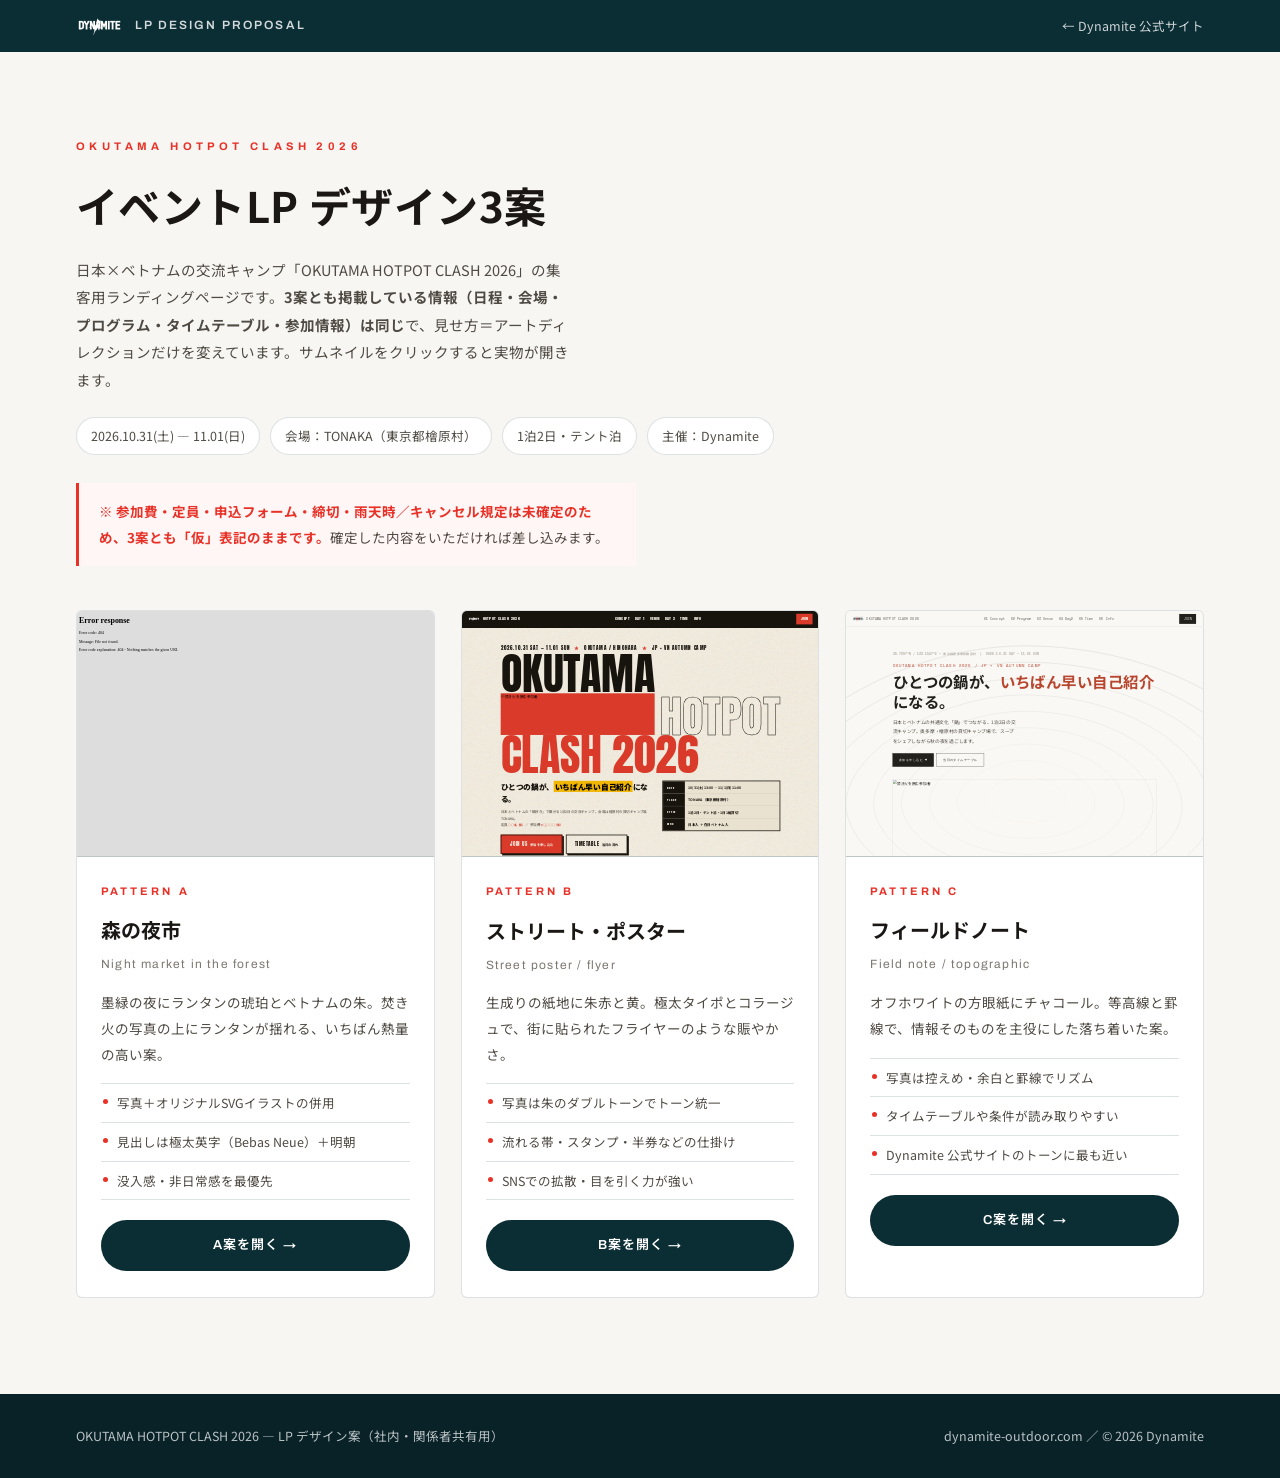
==== okutama-hotpot/index.html @ b8ec2697 "LPデザイン案 B・C と3案の比較ページを追加 掲載情報は3案とも同一。アートディレクションのみ変えて比較できるようにした。 - pattern-b: ストリート・ポスター（生成りの紙 × 朱赤、極" ====
<!DOCTYPE html>
<html lang="ja">
<head>
<meta charset="UTF-8">
<meta name="viewport" content="width=device-width, initial-scale=1.0">
<meta name="robots" content="noindex, nofollow">
<title>OKUTAMA HOTPOT CLASH 2026｜LPデザイン案（3パターン）｜Dynamite</title>
<meta name="description" content="日本×ベトナム交流キャンプ「OKUTAMA HOTPOT CLASH 2026」の集客用ランディングページ、デザイン3案の比較ページ。">
<link rel="preconnect" href="https://fonts.googleapis.com">
<link rel="preconnect" href="https://fonts.gstatic.com" crossorigin>
<link href="https://fonts.googleapis.com/css2?family=Archivo:wght@500;600;700;800&family=Noto+Sans+JP:wght@400;500;700&display=swap" rel="stylesheet">
<style>
/* =========================================================
   LPデザイン案 一覧（社内・関係者共有用）
   Dynamite のブランドカラー（濃紺 #0b2e35 / 赤 #e83228）に合わせる
   ========================================================= */
:root {
  --navy:  #0b2e35;
  --navy-2:#082228;
  --red:   #e83228;
  --ink:   #1a1714;
  --ink-2: #4f4a43;
  --mute:  #7d7770;
  --bg:    #f7f6f3;
  --card:  #ffffff;
  --line:  rgba(11, 46, 53, 0.14);
  --f-disp:'Archivo', 'Noto Sans JP', sans-serif;
  --f-body:'Noto Sans JP', sans-serif;
  --ease:  cubic-bezier(0.22, 0.61, 0.36, 1);
}
*, *::before, *::after { box-sizing: border-box; }
body {
  margin: 0; background: var(--bg); color: var(--ink);
  font-family: var(--f-body); font-size: 15px; line-height: 1.9;
  -webkit-font-smoothing: antialiased;
}
img { display: block; max-width: 100%; }
a { color: inherit; text-decoration: none; }
h1, h2, h3, p { margin: 0; }
.wrap { width: 100%; max-width: 1180px; margin-inline: auto; padding-inline: 26px; }

/* ヘッダー */
.hd { background: var(--navy); color: #fff; padding: 14px 0; }
.hd__in { display: flex; align-items: center; justify-content: space-between; gap: 16px; }
.hd__l { display: flex; align-items: center; gap: 12px; }
.hd__logo { height: 20px; width: auto; filter: brightness(0) invert(1); }
.hd__t { font-family: var(--f-disp); font-weight: 600; font-size: 12px; letter-spacing: 0.18em; opacity: 0.82; }
.hd__back { font-size: 12.5px; opacity: 0.8; }
.hd__back:hover { opacity: 1; color: #ff9c95; }

/* イントロ */
.intro { padding: clamp(50px, 7vw, 84px) 0 clamp(30px, 4vw, 44px); }
.intro__k { font-family: var(--f-disp); font-weight: 700; font-size: 11px; letter-spacing: 0.4em; color: var(--red); }
.intro__t { font-size: clamp(25px, 3.6vw, 42px); font-weight: 700; line-height: 1.5; margin-top: 16px; letter-spacing: 0.01em; }
.intro__p { margin-top: 20px; max-width: 62ch; color: var(--ink-2); font-size: 14.5px; }
.intro__meta { display: flex; flex-wrap: wrap; gap: 10px; margin-top: 24px; }
.intro__meta span { font-size: 12.5px; padding: 6px 14px; background: #fff; border: 1px solid var(--line); border-radius: 999px; color: var(--ink-2); }
.notice {
  margin-top: 28px; padding: 16px 20px; background: #fff6f5; border-left: 3px solid var(--red);
  font-size: 13.5px; color: var(--ink-2); max-width: 70ch;
}
.notice b { color: var(--red); }

/* カード */
.cards { display: grid; grid-template-columns: repeat(3, 1fr); gap: 26px; padding-bottom: clamp(56px, 8vw, 96px); }
.card {
  background: var(--card); border: 1px solid var(--line); border-radius: 6px; overflow: hidden;
  display: flex; flex-direction: column;
  transition: transform 0.3s var(--ease), box-shadow 0.3s var(--ease);
}
.card:hover { transform: translateY(-4px); box-shadow: 0 20px 46px rgba(11, 46, 53, 0.14); }
.card__thumb { position: relative; aspect-ratio: 16 / 11; overflow: hidden; background: #ddd; border-bottom: 1px solid var(--line); }
.card__thumb iframe {
  position: absolute; top: 0; left: 0; width: 1440px; height: 990px; border: 0;
  transform-origin: top left; pointer-events: none;
}
.card__thumb::after {
  content: ""; position: absolute; inset: 0; background: transparent;
}
.card__b { padding: 24px 24px 26px; display: flex; flex-direction: column; flex: 1; }
.card__n { font-family: var(--f-disp); font-weight: 700; font-size: 11px; letter-spacing: 0.28em; color: var(--red); }
.card__t { font-size: 20px; font-weight: 700; margin-top: 10px; }
.card__s { font-family: var(--f-disp); font-size: 12px; letter-spacing: 0.1em; color: var(--mute); margin-top: 4px; }
.card__p { margin-top: 14px; font-size: 13.5px; color: var(--ink-2); }
.card__ul { margin: 16px 0 0; padding: 0; list-style: none; border-top: 1px solid var(--line); }
.card__ul li { font-size: 12.5px; color: var(--ink-2); padding: 7px 0 7px 16px; border-bottom: 1px solid var(--line); position: relative; }
.card__ul li::before { content: ""; position: absolute; left: 2px; top: 15px; width: 5px; height: 5px; border-radius: 50%; background: var(--red); }
.card__go {
  margin-top: 20px; display: inline-flex; align-items: center; justify-content: center; gap: 8px;
  font-family: var(--f-disp); font-weight: 600; font-size: 13px; letter-spacing: 0.08em;
  padding: 13px 20px; background: var(--navy); color: #fff; border-radius: 999px;
  transition: background-color 0.25s var(--ease);
}
.card__go:hover { background: var(--red); }

/* フッター */
.ft { background: var(--navy-2); color: rgba(255,255,255,0.72); padding: 30px 0; font-size: 12.5px; }
.ft__in { display: flex; flex-wrap: wrap; justify-content: space-between; gap: 14px; }
.ft a:hover { color: #ff9c95; }

@media (max-width: 980px) {
  .cards { grid-template-columns: 1fr; gap: 22px; }
  .card__thumb { aspect-ratio: 16 / 9; }
}
</style>
</head>
<body>

<header class="hd">
  <div class="wrap hd__in">
    <span class="hd__l">
      <img class="hd__logo" src="../logo-full.png" alt="Dynamite">
      <span class="hd__t">LP DESIGN PROPOSAL</span>
    </span>
    <a class="hd__back" href="https://dynamite-outdoor.com/">← Dynamite 公式サイト</a>
  </div>
</header>

<section class="intro">
  <div class="wrap">
    <p class="intro__k">OKUTAMA HOTPOT CLASH 2026</p>
    <h1 class="intro__t">イベントLP デザイン3案</h1>
    <p class="intro__p">日本×ベトナムの交流キャンプ「OKUTAMA HOTPOT CLASH 2026」の集客用ランディングページです。<strong>3案とも掲載している情報（日程・会場・プログラム・タイムテーブル・参加情報）は同じ</strong>で、見せ方＝アートディレクションだけを変えています。サムネイルをクリックすると実物が開きます。</p>
    <div class="intro__meta">
      <span>2026.10.31(土) — 11.01(日)</span>
      <span>会場：TONAKA（東京都檜原村）</span>
      <span>1泊2日・テント泊</span>
      <span>主催：Dynamite</span>
    </div>
    <p class="notice"><b>※ 参加費・定員・申込フォーム・締切・雨天時／キャンセル規定は未確定のため、3案とも「仮」表記のままです。</b>確定した内容をいただければ差し込みます。</p>
  </div>
</section>

<section class="wrap">
  <div class="cards">

    <article class="card">
      <a class="card__thumb" href="pattern-a.html" target="_blank" rel="noopener" aria-label="A案を開く">
        <iframe src="pattern-a.html" title="A案 プレビュー" loading="lazy" scrolling="no" tabindex="-1"></iframe>
      </a>
      <div class="card__b">
        <p class="card__n">PATTERN A</p>
        <h2 class="card__t">森の夜市</h2>
        <p class="card__s">Night market in the forest</p>
        <p class="card__p">墨緑の夜にランタンの琥珀とベトナムの朱。焚き火の写真の上にランタンが揺れる、いちばん熱量の高い案。</p>
        <ul class="card__ul">
          <li>写真＋オリジナルSVGイラストの併用</li>
          <li>見出しは極太英字（Bebas Neue）＋明朝</li>
          <li>没入感・非日常感を最優先</li>
        </ul>
        <a class="card__go" href="pattern-a.html" target="_blank" rel="noopener">A案を開く →</a>
      </div>
    </article>

    <article class="card">
      <a class="card__thumb" href="pattern-b.html" target="_blank" rel="noopener" aria-label="B案を開く">
        <iframe src="pattern-b.html" title="B案 プレビュー" loading="lazy" scrolling="no" tabindex="-1"></iframe>
      </a>
      <div class="card__b">
        <p class="card__n">PATTERN B</p>
        <h2 class="card__t">ストリート・ポスター</h2>
        <p class="card__s">Street poster / flyer</p>
        <p class="card__p">生成りの紙地に朱赤と黄。極太タイポとコラージュで、街に貼られたフライヤーのような賑やかさ。</p>
        <ul class="card__ul">
          <li>写真は朱のダブルトーンでトーン統一</li>
          <li>流れる帯・スタンプ・半券などの仕掛け</li>
          <li>SNSでの拡散・目を引く力が強い</li>
        </ul>
        <a class="card__go" href="pattern-b.html" target="_blank" rel="noopener">B案を開く →</a>
      </div>
    </article>

    <article class="card">
      <a class="card__thumb" href="pattern-c.html" target="_blank" rel="noopener" aria-label="C案を開く">
        <iframe src="pattern-c.html" title="C案 プレビュー" loading="lazy" scrolling="no" tabindex="-1"></iframe>
      </a>
      <div class="card__b">
        <p class="card__n">PATTERN C</p>
        <h2 class="card__t">フィールドノート</h2>
        <p class="card__s">Field note / topographic</p>
        <p class="card__p">オフホワイトの方眼紙にチャコール。等高線と罫線で、情報そのものを主役にした落ち着いた案。</p>
        <ul class="card__ul">
          <li>写真は控えめ・余白と罫線でリズム</li>
          <li>タイムテーブルや条件が読み取りやすい</li>
          <li>Dynamite 公式サイトのトーンに最も近い</li>
        </ul>
        <a class="card__go" href="pattern-c.html" target="_blank" rel="noopener">C案を開く →</a>
      </div>
    </article>

  </div>
</section>

<footer class="ft">
  <div class="wrap ft__in">
    <span>OKUTAMA HOTPOT CLASH 2026 — LP デザイン案（社内・関係者共有用）</span>
    <span><a href="https://dynamite-outdoor.com/">dynamite-outdoor.com</a> ／ © 2026 Dynamite</span>
  </div>
</footer>

<script>
// サムネイル（実物を縮小表示）の倍率をカード幅に合わせる
const fit = () => {
  document.querySelectorAll('.card__thumb').forEach((box) => {
    const f = box.querySelector('iframe');
    if (f) f.style.transform = 'scale(' + (box.clientWidth / 1440) + ')';
  });
};
window.addEventListener('load', fit);
window.addEventListener('resize', fit);
fit();
</script>

</body>
</html>
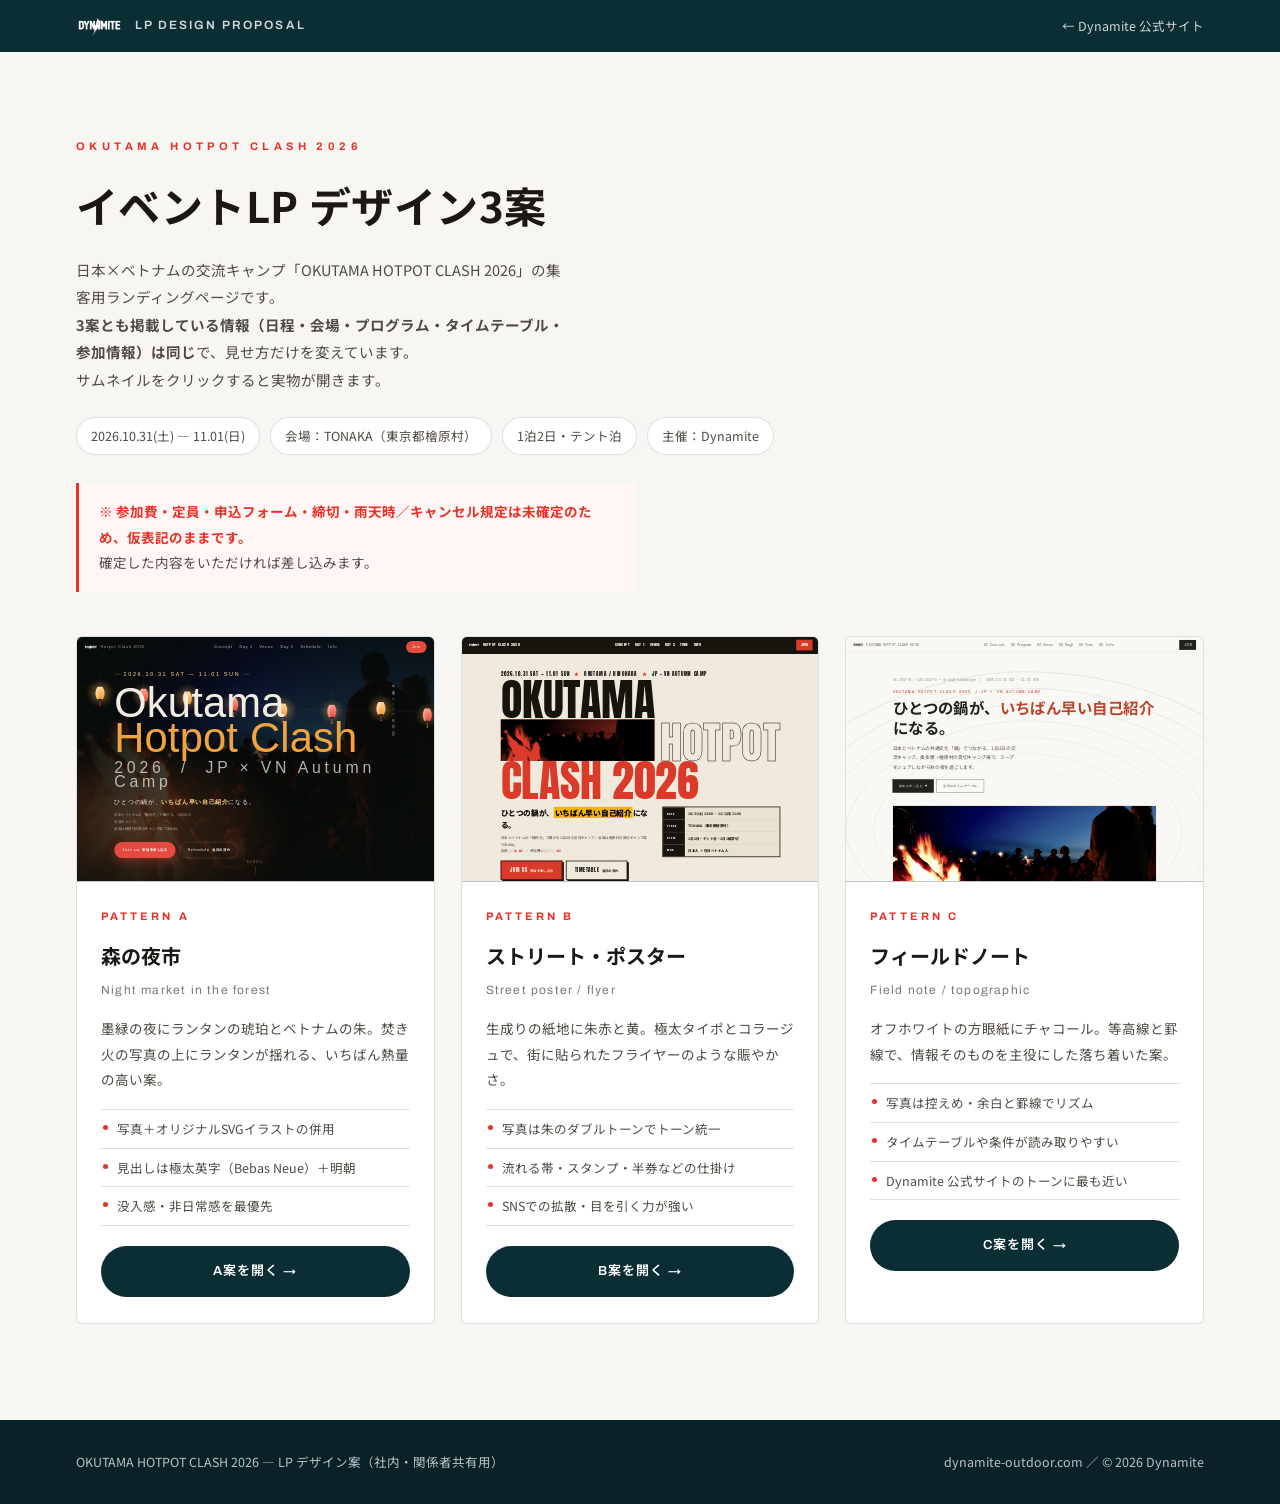
==== commit 1f4c6eb4: "イベントLP比較ページの文言・改行を調整 Co-Authored-By: Claude Sonnet 5 <noreply@anthropic.com>" ====
--- a/okutama-hotpot/index.html
+++ b/okutama-hotpot/index.html
@@ -120,14 +120,17 @@
   <div class="wrap">
     <p class="intro__k">OKUTAMA HOTPOT CLASH 2026</p>
     <h1 class="intro__t">イベントLP デザイン3案</h1>
-    <p class="intro__p">日本×ベトナムの交流キャンプ「OKUTAMA HOTPOT CLASH 2026」の集客用ランディングページです。<strong>3案とも掲載している情報（日程・会場・プログラム・タイムテーブル・参加情報）は同じ</strong>で、見せ方＝アートディレクションだけを変えています。サムネイルをクリックすると実物が開きます。</p>
+    <p class="intro__p">日本×ベトナムの交流キャンプ「OKUTAMA HOTPOT CLASH 2026」の集客用ランディングページです。
+      <strong><br>3案とも掲載している情報（日程・会場・プログラム・タイムテーブル・参加情報）は同じ</strong>で、見せ方だけを変えています。
+      <br>サムネイルをクリックすると実物が開きます。</p>
     <div class="intro__meta">
       <span>2026.10.31(土) — 11.01(日)</span>
       <span>会場：TONAKA（東京都檜原村）</span>
       <span>1泊2日・テント泊</span>
       <span>主催：Dynamite</span>
     </div>
-    <p class="notice"><b>※ 参加費・定員・申込フォーム・締切・雨天時／キャンセル規定は未確定のため、3案とも「仮」表記のままです。</b>確定した内容をいただければ差し込みます。</p>
+    <p class="notice"><b>※ 参加費・定員・申込フォーム・締切・雨天時／キャンセル規定は未確定のため、仮表記のままです。<br>
+    </b>確定した内容をいただければ差し込みます。</p>
   </div>
 </section>
 
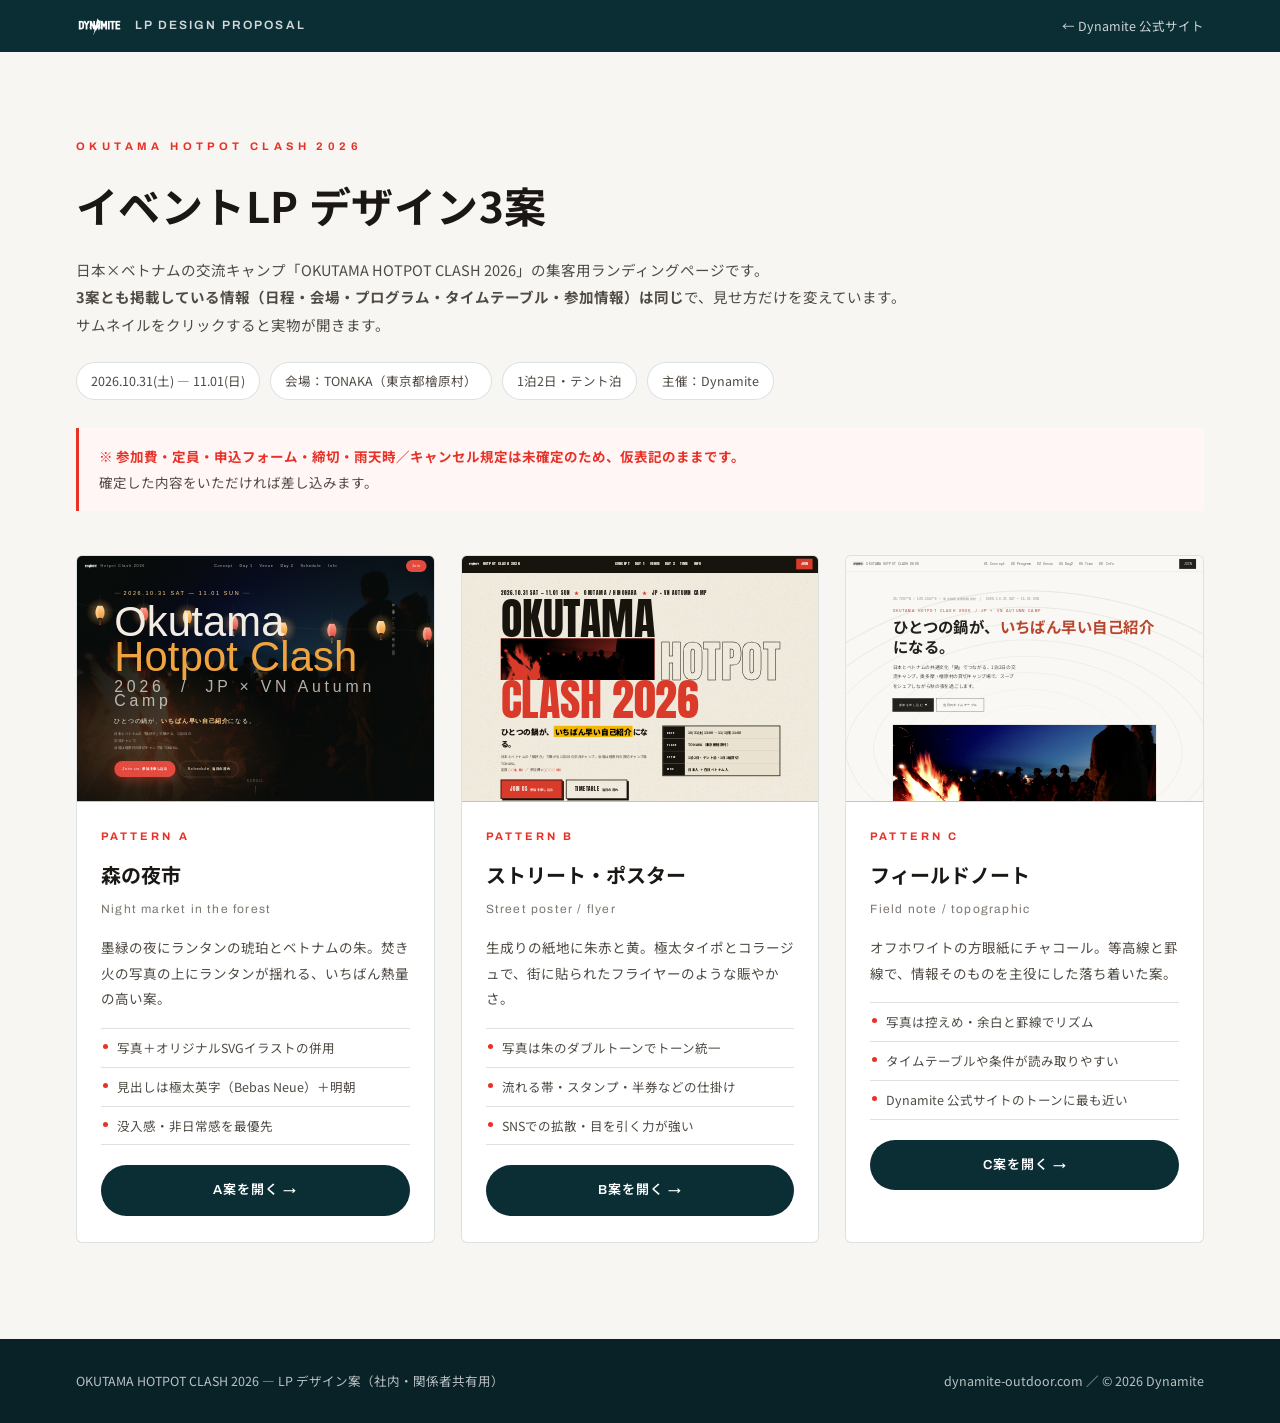
==== commit 6f19151f: "イントロ文を文の区切りごとに改行し、コンテナ幅もwrapに統一 Co-Authored-By: Claude Sonnet 5 <noreply@anthropic.com>" ====
--- a/okutama-hotpot/index.html
+++ b/okutama-hotpot/index.html
@@ -52,12 +52,12 @@
 .intro { padding: clamp(50px, 7vw, 84px) 0 clamp(30px, 4vw, 44px); }
 .intro__k { font-family: var(--f-disp); font-weight: 700; font-size: 11px; letter-spacing: 0.4em; color: var(--red); }
 .intro__t { font-size: clamp(25px, 3.6vw, 42px); font-weight: 700; line-height: 1.5; margin-top: 16px; letter-spacing: 0.01em; }
-.intro__p { margin-top: 20px; max-width: 62ch; color: var(--ink-2); font-size: 14.5px; }
+.intro__p { margin-top: 20px; color: var(--ink-2); font-size: 14.5px; }
 .intro__meta { display: flex; flex-wrap: wrap; gap: 10px; margin-top: 24px; }
 .intro__meta span { font-size: 12.5px; padding: 6px 14px; background: #fff; border: 1px solid var(--line); border-radius: 999px; color: var(--ink-2); }
 .notice {
   margin-top: 28px; padding: 16px 20px; background: #fff6f5; border-left: 3px solid var(--red);
-  font-size: 13.5px; color: var(--ink-2); max-width: 70ch;
+  font-size: 13.5px; color: var(--ink-2);
 }
 .notice b { color: var(--red); }
 
@@ -120,9 +120,9 @@
   <div class="wrap">
     <p class="intro__k">OKUTAMA HOTPOT CLASH 2026</p>
     <h1 class="intro__t">イベントLP デザイン3案</h1>
-    <p class="intro__p">日本×ベトナムの交流キャンプ「OKUTAMA HOTPOT CLASH 2026」の集客用ランディングページです。
-      <strong><br>3案とも掲載している情報（日程・会場・プログラム・タイムテーブル・参加情報）は同じ</strong>で、見せ方だけを変えています。
-      <br>サムネイルをクリックすると実物が開きます。</p>
+    <p class="intro__p">日本×ベトナムの交流キャンプ「OKUTAMA HOTPOT CLASH 2026」の集客用ランディングページです。<br>
+      <strong>3案とも掲載している情報（日程・会場・プログラム・タイムテーブル・参加情報）は同じ</strong>で、見せ方だけを変えています。<br>
+      サムネイルをクリックすると実物が開きます。</p>
     <div class="intro__meta">
       <span>2026.10.31(土) — 11.01(日)</span>
       <span>会場：TONAKA（東京都檜原村）</span>
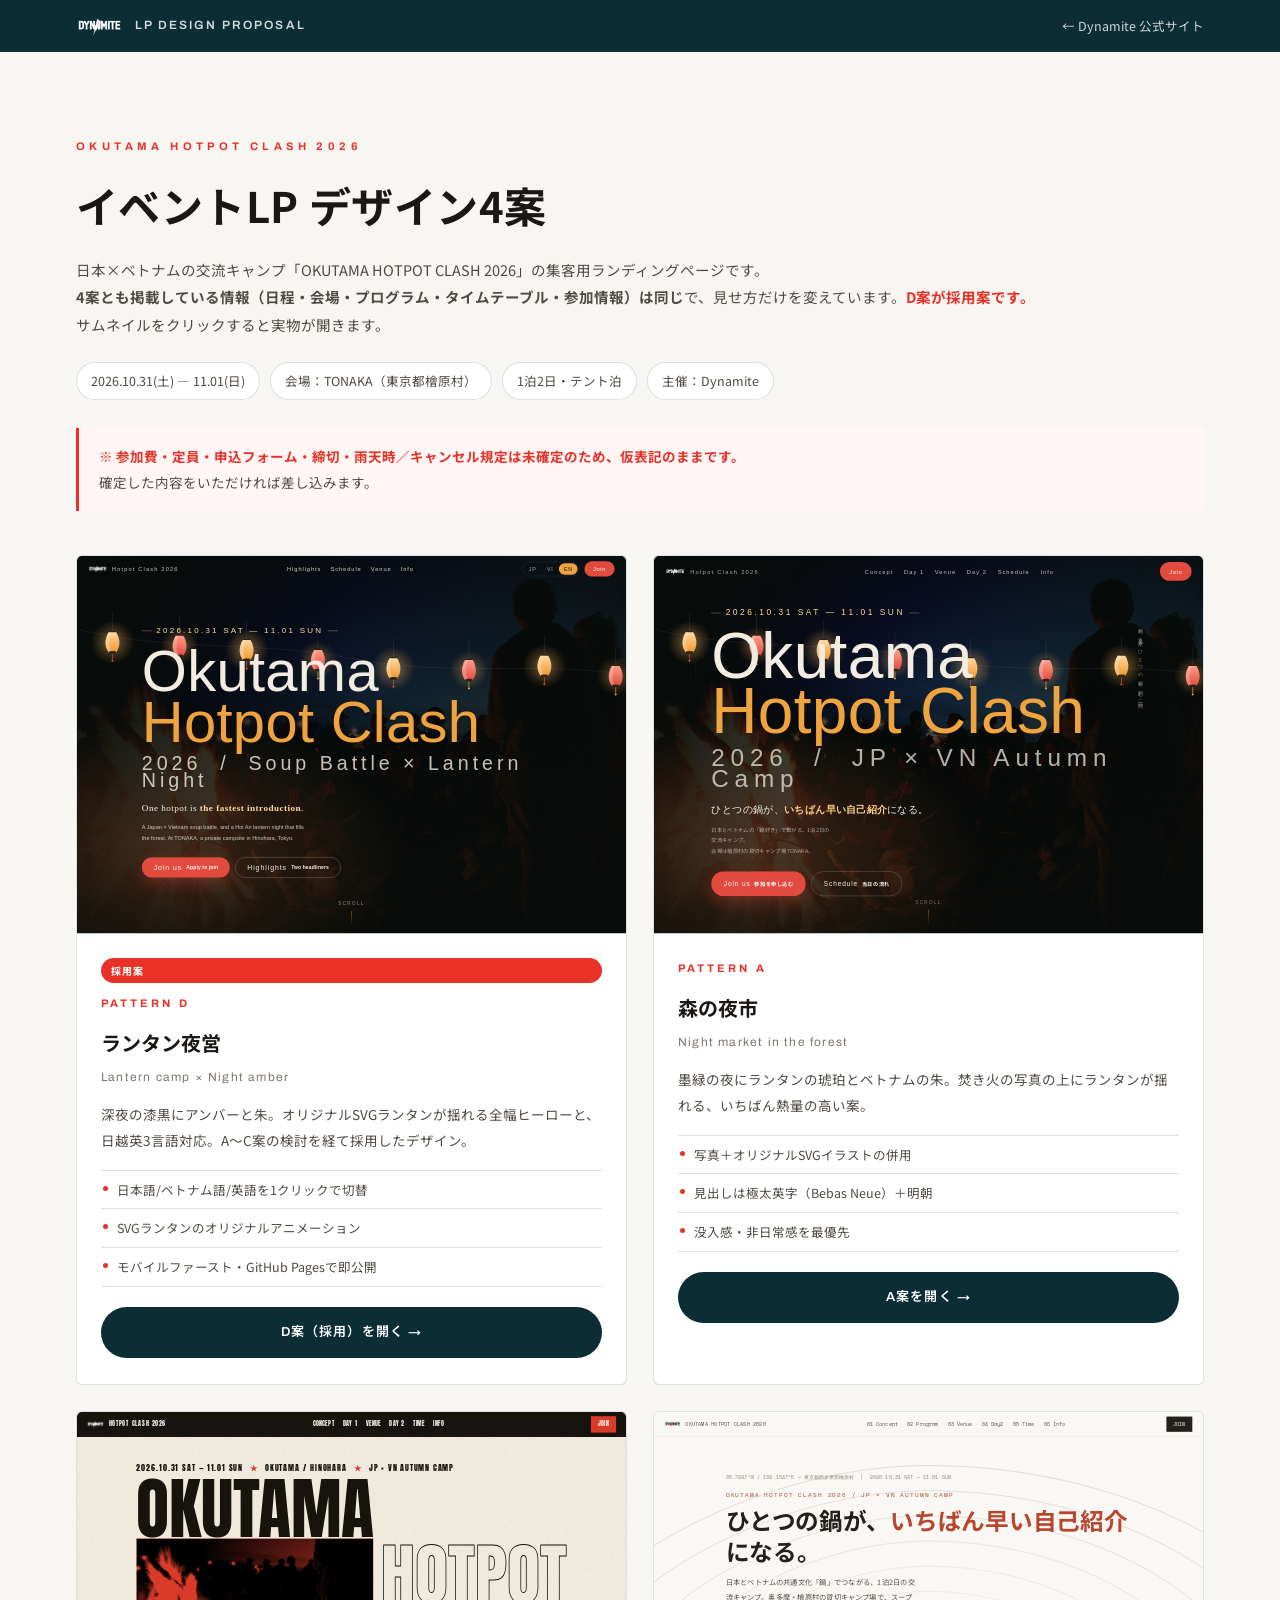
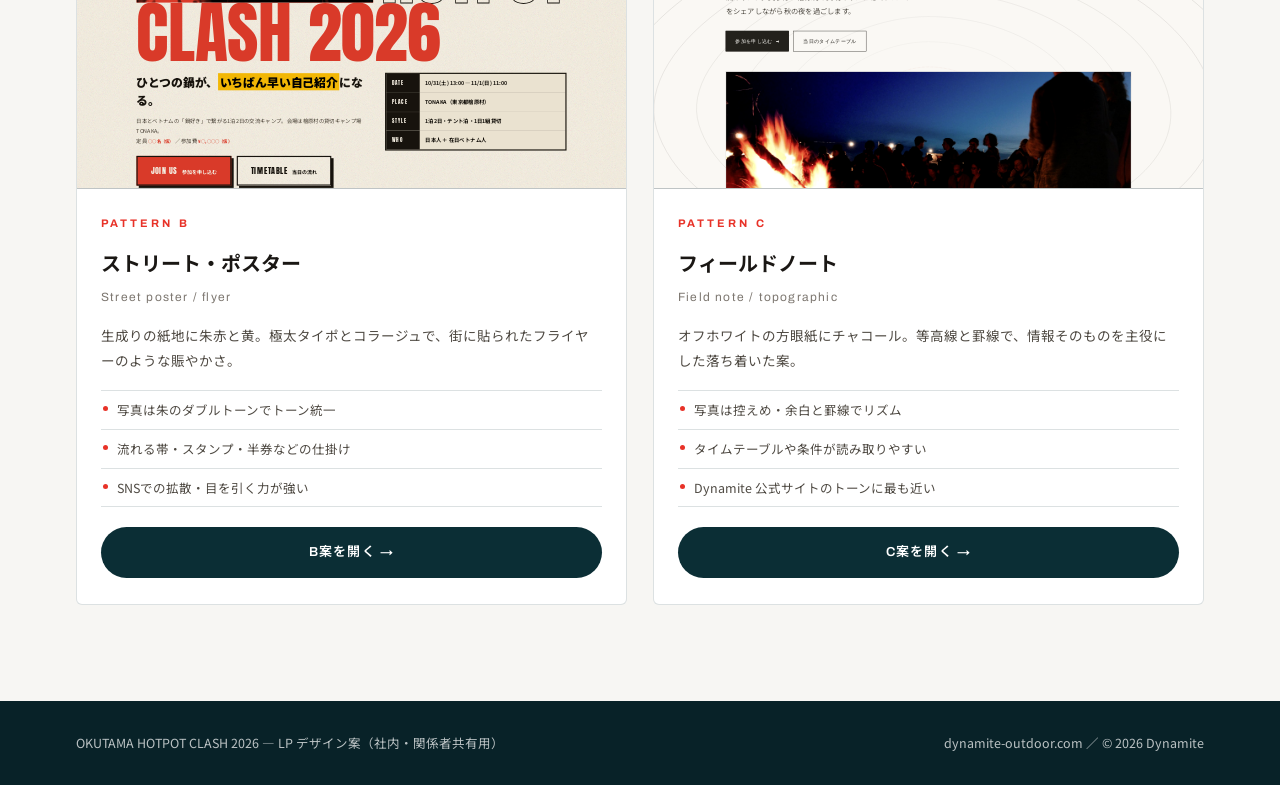
==== commit 448a747b: "add pattern-d card to index.html (4-pattern comparison, 2x2 grid) - D案を採用案として先頭に追加（採用バッジ付き） - グリッドを3" ====
--- a/okutama-hotpot/index.html
+++ b/okutama-hotpot/index.html
@@ -4,7 +4,7 @@
 <meta charset="UTF-8">
 <meta name="viewport" content="width=device-width, initial-scale=1.0">
 <meta name="robots" content="noindex, nofollow">
-<title>OKUTAMA HOTPOT CLASH 2026｜LPデザイン案（3パターン）｜Dynamite</title>
+<title>OKUTAMA HOTPOT CLASH 2026｜LPデザイン案（4パターン）｜Dynamite</title>
 <meta name="description" content="日本×ベトナム交流キャンプ「OKUTAMA HOTPOT CLASH 2026」の集客用ランディングページ、デザイン3案の比較ページ。">
 <link rel="preconnect" href="https://fonts.googleapis.com">
 <link rel="preconnect" href="https://fonts.gstatic.com" crossorigin>
@@ -62,7 +62,9 @@
 .notice b { color: var(--red); }
 
 /* カード */
-.cards { display: grid; grid-template-columns: repeat(3, 1fr); gap: 26px; padding-bottom: clamp(56px, 8vw, 96px); }
+.cards { display: grid; grid-template-columns: repeat(2, 1fr); gap: 26px; padding-bottom: clamp(56px, 8vw, 96px); }
+.card--selected { border-color: var(--red); }
+.card__badge { display: inline-block; background: var(--red); color: #fff; font-size: 10px; font-weight: 700; letter-spacing: .1em; padding: 3px 10px; border-radius: 999px; margin-bottom: 10px; }
 .card {
   background: var(--card); border: 1px solid var(--line); border-radius: 6px; overflow: hidden;
   display: flex; flex-direction: column;
@@ -98,7 +100,7 @@
 .ft__in { display: flex; flex-wrap: wrap; justify-content: space-between; gap: 14px; }
 .ft a:hover { color: #ff9c95; }
 
-@media (max-width: 980px) {
+@media (max-width: 640px) {
   .cards { grid-template-columns: 1fr; gap: 22px; }
   .card__thumb { aspect-ratio: 16 / 9; }
 }
@@ -119,9 +121,9 @@
 <section class="intro">
   <div class="wrap">
     <p class="intro__k">OKUTAMA HOTPOT CLASH 2026</p>
-    <h1 class="intro__t">イベントLP デザイン3案</h1>
+    <h1 class="intro__t">イベントLP デザイン4案</h1>
     <p class="intro__p">日本×ベトナムの交流キャンプ「OKUTAMA HOTPOT CLASH 2026」の集客用ランディングページです。<br>
-      <strong>3案とも掲載している情報（日程・会場・プログラム・タイムテーブル・参加情報）は同じ</strong>で、見せ方だけを変えています。<br>
+      <strong>4案とも掲載している情報（日程・会場・プログラム・タイムテーブル・参加情報）は同じ</strong>で、見せ方だけを変えています。<strong style="color:var(--red);">D案が採用案です。</strong><br>
       サムネイルをクリックすると実物が開きます。</p>
     <div class="intro__meta">
       <span>2026.10.31(土) — 11.01(日)</span>
@@ -136,6 +138,25 @@
 
 <section class="wrap">
   <div class="cards">
+
+    <article class="card card--selected">
+      <a class="card__thumb" href="https://sr-ice.github.io/dynamite-site/okutama-hotpot/pattern-d.html" target="_blank" rel="noopener" aria-label="D案を開く">
+        <iframe src="https://sr-ice.github.io/dynamite-site/okutama-hotpot/pattern-d.html" title="D案 プレビュー" loading="lazy" scrolling="no" tabindex="-1"></iframe>
+      </a>
+      <div class="card__b">
+        <span class="card__badge">採用案</span>
+        <p class="card__n">PATTERN D</p>
+        <h2 class="card__t">ランタン夜営</h2>
+        <p class="card__s">Lantern camp × Night amber</p>
+        <p class="card__p">深夜の漆黒にアンバーと朱。オリジナルSVGランタンが揺れる全幅ヒーローと、日越英3言語対応。A〜C案の検討を経て採用したデザイン。</p>
+        <ul class="card__ul">
+          <li>日本語/ベトナム語/英語を1クリックで切替</li>
+          <li>SVGランタンのオリジナルアニメーション</li>
+          <li>モバイルファースト・GitHub Pagesで即公開</li>
+        </ul>
+        <a class="card__go" href="https://sr-ice.github.io/dynamite-site/okutama-hotpot/pattern-d.html" target="_blank" rel="noopener">D案（採用）を開く →</a>
+      </div>
+    </article>
 
     <article class="card">
       <a class="card__thumb" href="pattern-a.html" target="_blank" rel="noopener" aria-label="A案を開く">
